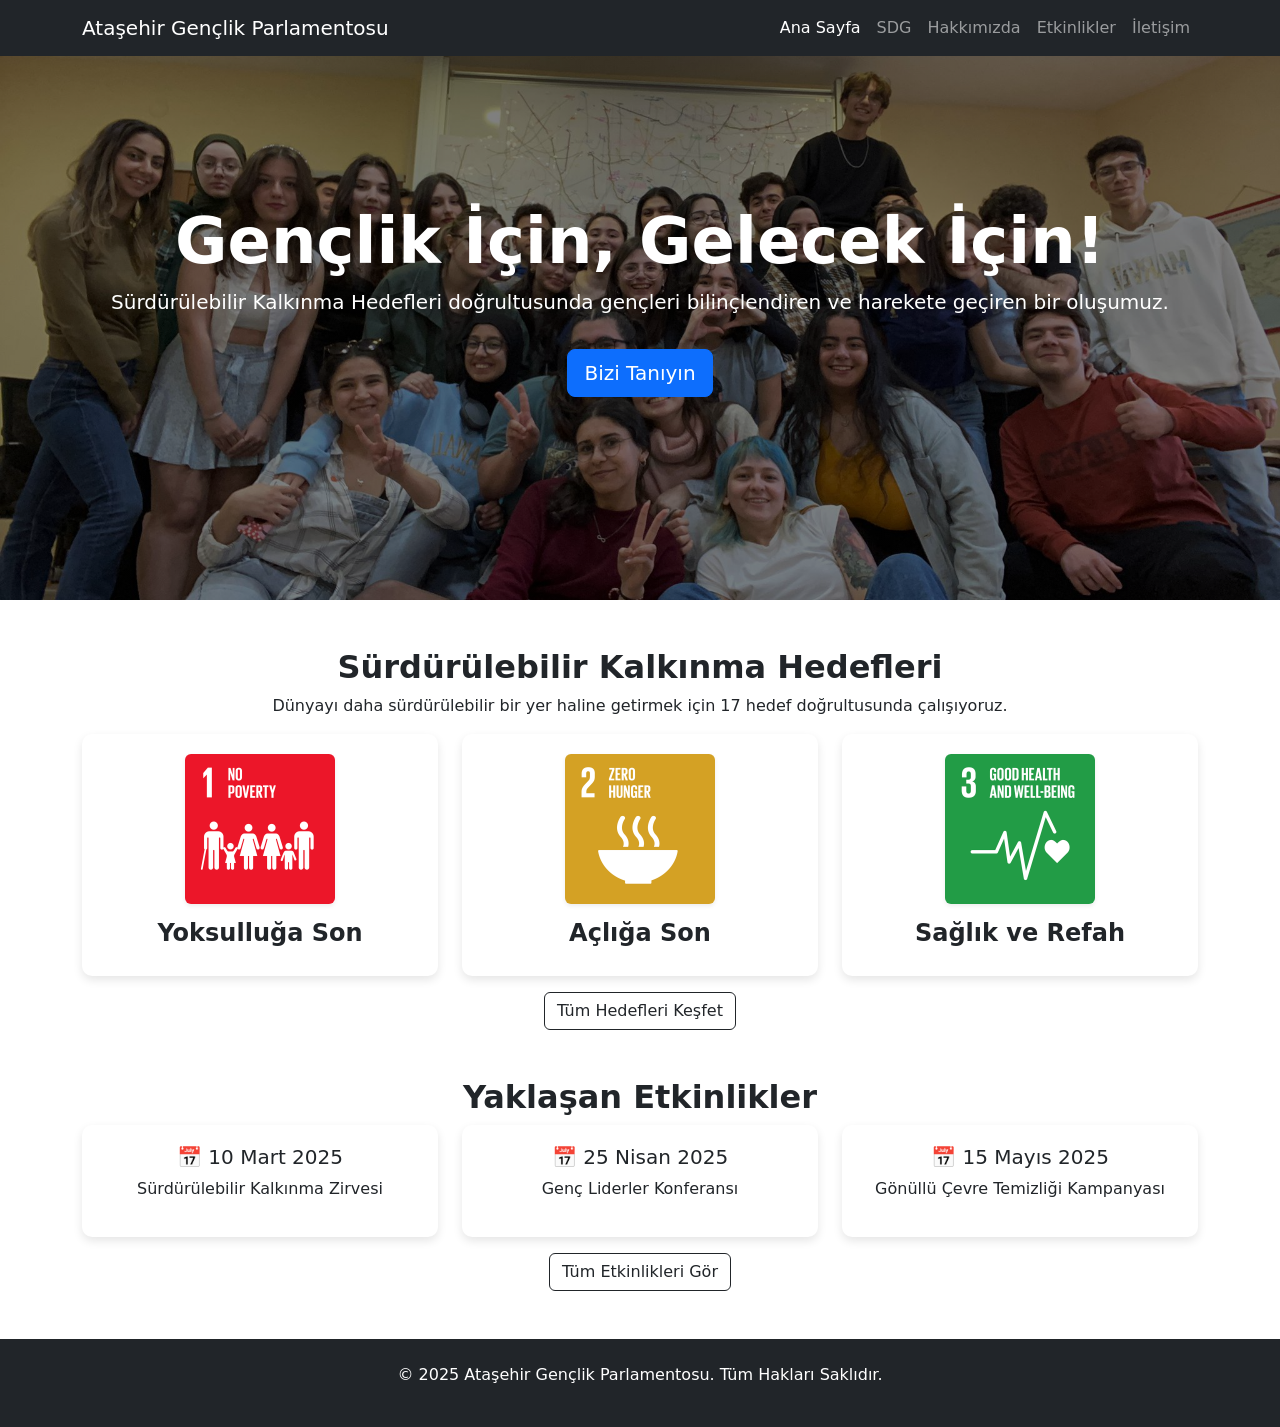
==== index.html @ f74af95c "firs commit" ====
<!DOCTYPE html>
<html lang="tr">
<head>
    <meta charset="UTF-8">
    <meta name="viewport" content="width=device-width, initial-scale=1">
    <title>Ataşehir Gençlik Parlamentosu</title>
    <link rel="stylesheet" href="assets/style.css">
    <link rel="stylesheet" href="https://cdn.jsdelivr.net/npm/bootstrap@5.3.0/dist/css/bootstrap.min.css">
</head>
<body>

<!-- Navbar -->
<nav class="navbar navbar-expand-lg navbar-dark bg-dark fixed-top">
    <div class="container">
        <a class="navbar-brand" href="index.html">Ataşehir Gençlik Parlamentosu</a>
        <button class="navbar-toggler" type="button" data-bs-toggle="collapse" data-bs-target="#navbarNav">
            <span class="navbar-toggler-icon"></span>
        </button>
        <div class="collapse navbar-collapse" id="navbarNav">
            <ul class="navbar-nav ms-auto">
                <li class="nav-item"><a class="nav-link active" href="index.html">Ana Sayfa</a></li>
                <li class="nav-item"><a class="nav-link" href="sdg.html">SDG</a></li>
                <li class="nav-item"><a class="nav-link" href="about.html">Hakkımızda</a></li>
                <li class="nav-item"><a class="nav-link" href="events.html">Etkinlikler</a></li>
                <li class="nav-item"><a class="nav-link" href="contact.html">İletişim</a></li>
            </ul>
        </div>
    </div>
</nav>

<!-- Hero Bölümü -->
<header class="hero d-flex align-items-center justify-content-center text-white text-center">
    <div class="container">
        <h1 class="display-3 fw-bold hero-title">Gençlik İçin, Gelecek İçin!</h1>
        <p class="lead hero-subtitle">Sürdürülebilir Kalkınma Hedefleri doğrultusunda gençleri bilinçlendiren ve harekete geçiren bir oluşumuz.</p>
        <a href="about.html" class="btn btn-lg btn-primary hero-btn mt-3">Bizi Tanıyın</a>
    </div>
</header>

<!-- SDG Bölümü -->
<section class="container mt-5">
    <h2 class="text-center fw-bold">Sürdürülebilir Kalkınma Hedefleri</h2>
    <p class="text-center">Dünyayı daha sürdürülebilir bir yer haline getirmek için 17 hedef doğrultusunda çalışıyoruz.</p>
    <div class="row text-center">
        <div class="col-md-4">
            <div class="sdg-card">
                <img src="assets/sdg/Sustainable_Development_Goal_1.png" class="img-fluid rounded shadow-sm" alt="Hedef 1">
                <h4>Yoksulluğa Son</h4>
            </div>
        </div>
        <div class="col-md-4">
            <div class="sdg-card">
                <img src="assets/sdg/Sustainable_Development_Goal_2.png" class="img-fluid rounded shadow-sm" alt="Hedef 2">
                <h4>Açlığa Son</h4>
            </div>
        </div>
        <div class="col-md-4">
            <div class="sdg-card">
                <img src="assets/sdg/Sustainable_Development_Goal_3.png" class="img-fluid rounded shadow-sm" alt="Hedef 3">
                <h4>Sağlık ve Refah</h4>
            </div>
        </div>
    </div>
    <div class="text-center mt-3">
        <a href="sdg.html" class="btn btn-outline-dark">Tüm Hedefleri Keşfet</a>
    </div>
</section>


<!-- Etkinlikler -->
<section class="container mt-5">
    <h2 class="text-center fw-bold">Yaklaşan Etkinlikler</h2>
    <div class="row">
        <div class="col-md-4">
            <div class="event-card">
                <h5>📅 10 Mart 2025</h5>
                <p>Sürdürülebilir Kalkınma Zirvesi</p>
            </div>
        </div>
        <div class="col-md-4">
            <div class="event-card">
                <h5>📅 25 Nisan 2025</h5>
                <p>Genç Liderler Konferansı</p>
            </div>
        </div>
        <div class="col-md-4">
            <div class="event-card">
                <h5>📅 15 Mayıs 2025</h5>
                <p>Gönüllü Çevre Temizliği Kampanyası</p>
            </div>
        </div>
    </div>
    <div class="text-center mt-3">
        <a href="events.html" class="btn btn-outline-dark">Tüm Etkinlikleri Gör</a>
    </div>
</section>


<!-- Footer -->
<footer class="bg-dark text-white text-center py-4 mt-5">
    <p>© 2025 Ataşehir Gençlik Parlamentosu. Tüm Hakları Saklıdır.</p>
</footer>

<script src="https://cdn.jsdelivr.net/npm/bootstrap@5.3.0/dist/js/bootstrap.bundle.min.js"></script>
</body>
</html>
---- assets/style.css ----
/* Hero Bölümü */
/* Hero Bölümü */
.hero {
    background: linear-gradient(rgba(0, 0, 0, 0.5), rgba(0, 0, 0, 0.5)), 
                url('../assets/hero.jpg') center/cover no-repeat;
    height: 600px;
    display: flex;
    align-items: center;
    justify-content: center;
    text-align: center;
    color: white;
    animation: fadeIn 1.5s ease-in-out;
}

.hero-title {
    font-size: 3.5rem;
    animation: slideUp 1.2s ease-out;
}

.hero-subtitle {
    font-size: 1.5rem;
    opacity: 0;
    animation: fadeIn 2s ease-in-out forwards;
}

.hero-btn {
    font-size: 1.2rem;
    padding: 12px 30px;
    border-radius: 50px;
    transition: all 0.3s ease-in-out;
}

.hero-btn:hover {
    background-color: #0056b3;
    transform: scale(1.1);
}

/* Animasyonlar */
@keyframes fadeIn {
    from { opacity: 0; }
    to { opacity: 1; }
}

@keyframes slideUp {
    from { transform: translateY(50px); opacity: 0; }
    to { transform: translateY(0); opacity: 1; }
}

@media (max-width: 768px) {
    .hero {
        height: 400px;
    }
    .hero-title {
        font-size: 2.5rem;
    }
    .hero-subtitle {
        font-size: 1.2rem;
    }
}

/* SDG Kartları */
.sdg-card {
    background: white;
    padding: 20px;
    border-radius: 10px;
    box-shadow: 0px 4px 10px rgba(0, 0, 0, 0.1);
    transition: transform 0.3s ease-in-out, box-shadow 0.3s ease-in-out;
}

.sdg-card:hover {
    transform: translateY(-5px);
    box-shadow: 0px 8px 20px rgba(0, 0, 0, 0.2);
}

.sdg-card img {
    max-height: 150px;
    object-fit: cover;
}

.sdg-card h4 {
    margin-top: 15px;
    font-weight: bold;
}


/* Kart Görselleri */
.img-fluid {
    max-height: 180px;
    object-fit: cover;
    border-radius: 5px;
}

/* Navbar Fix */
.navbar {
    transition: background-color 0.3s ease-in-out;
}

.navbar.scrolled {
    background-color: rgba(0, 0, 0, 0.85) ;
}

/* Etkinlik Kartları */
.event-card {
    background: white;
    padding: 20px;
    border-radius: 10px;
    box-shadow: 0px 4px 10px rgba(0, 0, 0, 0.1);
    transition: all 0.3s ease-in-out;
    text-align: center;
}

.event-card:hover {
    transform: translateY(-5px);
    box-shadow: 0px 8px 20px rgba(0, 0, 0, 0.2);
}


/* Kart Efekti */
.card {
    transition: transform 0.3s ease-in-out, box-shadow 0.3s ease-in-out;
    border-radius: 8px;
    overflow: hidden;
    box-shadow: 0 4px 8px rgba(0, 0, 0, 0.1);
}

.card:hover {
    transform: translateY(-5px);
    box-shadow: 0 8px 16px rgba(0, 0, 0, 0.2);
}


/* Footer */
footer {
    background-color: #222;
    color: #fff;
    padding: 20px 0;
    text-align: center;
}

footer a {
    color: #f8f9fa;
    text-decoration: none;
}

footer a:hover {
    color: #17a2b8;
}

/* İletişim Başlık Bölümü */
.contact-header {
    background: linear-gradient(rgba(0, 0, 0, 0.5), rgba(0, 0, 0, 0.5)),
    url('../assets/contact/contact-hader.jpg') center/cover no-repeat;
    height: 350px;
    display: flex;
    align-items: center;
    justify-content: center;
    text-align: center;
}

/* Buton Hover Efekti */
.btn-primary:hover {
    background-color: #0056b3;
}

/* Google Maps */
.ratio-16x9 iframe {
    border-radius: 10px;
    border: 2px solid #ddd;
}

.container {
    padding-left: 15px;
    padding-right: 15px;
}

/* Galeri Slider */
.carousel-inner img {
    max-height: 550px;
    object-fit: cover;
}

.carousel-caption {
    background: rgba(0, 0, 0, 0.5);
    padding: 10px;
    border-radius: 10px;
}

.carousel-control-prev-icon,
.carousel-control-next-icon {
    background-color: rgba(0, 0, 0, 0.6);
    border-radius: 50%;
    padding: 10px;
}

.carousel-indicators button {
    background-color: #ffffff;
    width: 10px;
    height: 10px;
    border-radius: 50%;
}
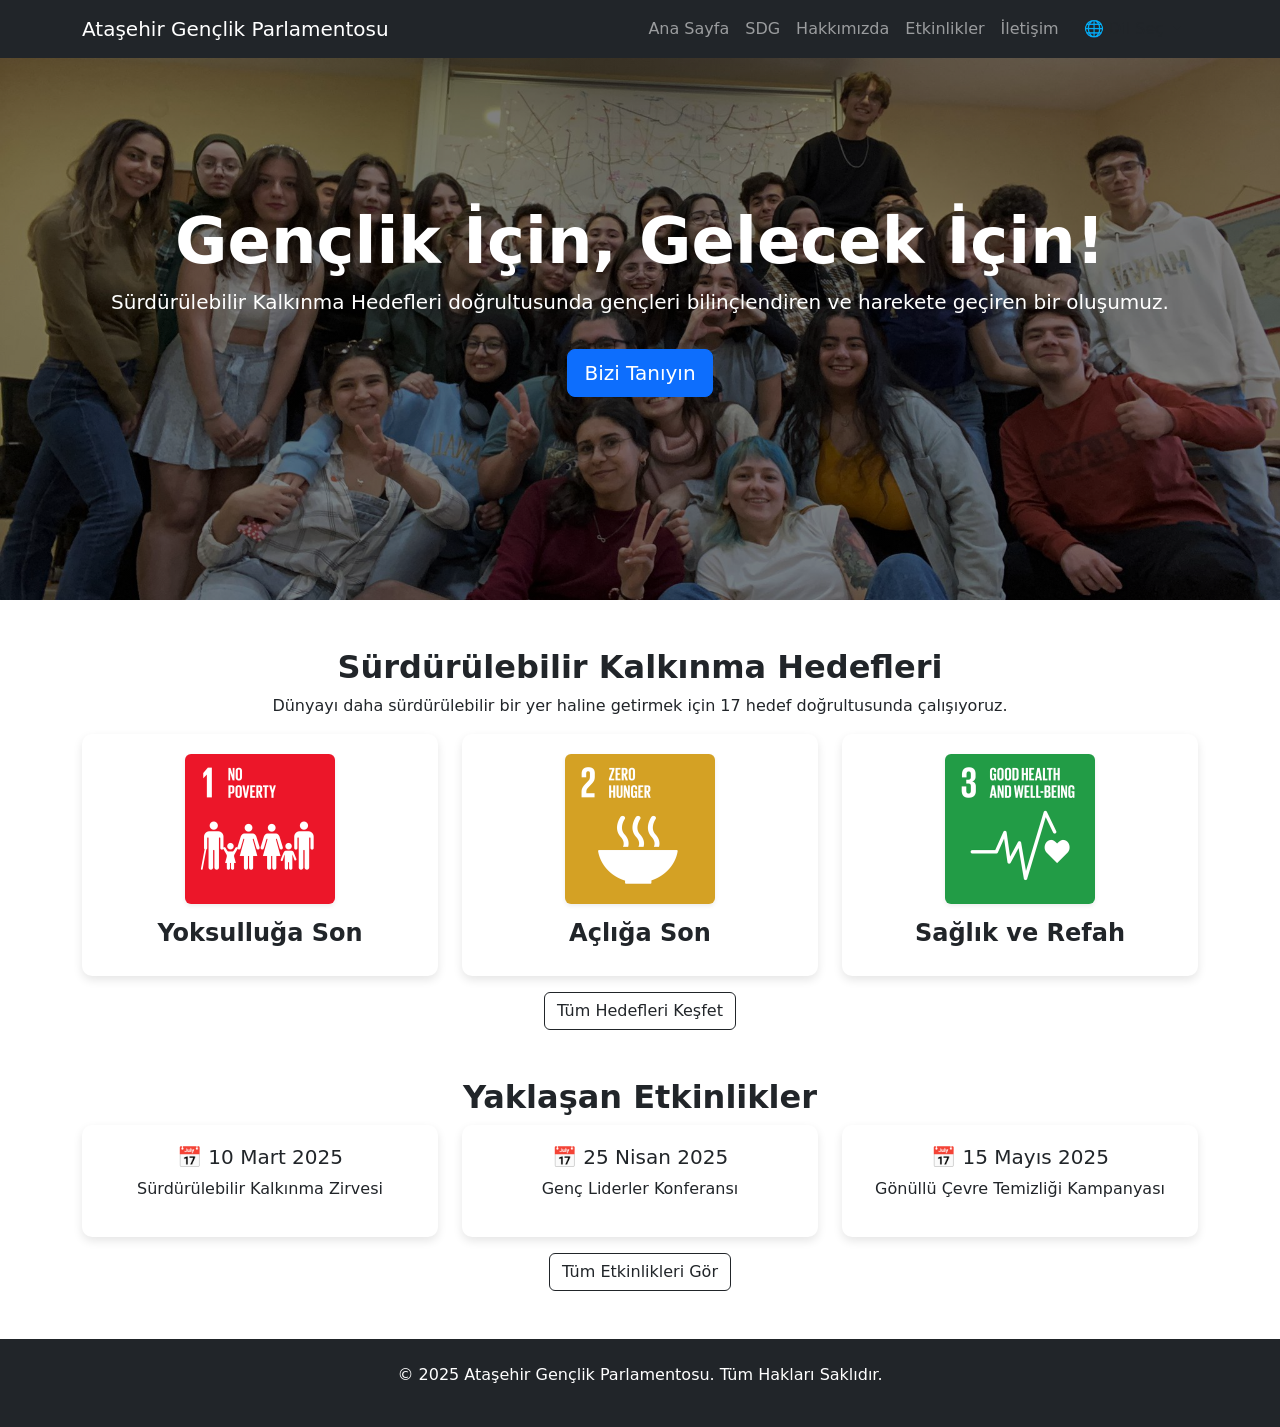
==== commit 50b95346: "header iyileştirmeleri ve dil" ====
--- a/index.html
+++ b/index.html
@@ -1,6 +1,7 @@
 <!DOCTYPE html>
 <html lang="tr">
 <head>
+    <link rel="icon" href="data:,">
     <meta charset="UTF-8">
     <meta name="viewport" content="width=device-width, initial-scale=1">
     <title>Ataşehir Gençlik Parlamentosu</title>
@@ -18,22 +19,46 @@
         </button>
         <div class="collapse navbar-collapse" id="navbarNav">
             <ul class="navbar-nav ms-auto">
-                <li class="nav-item"><a class="nav-link active" href="index.html">Ana Sayfa</a></li>
-                <li class="nav-item"><a class="nav-link" href="sdg.html">SDG</a></li>
-                <li class="nav-item"><a class="nav-link" href="about.html">Hakkımızda</a></li>
-                <li class="nav-item"><a class="nav-link" href="events.html">Etkinlikler</a></li>
-                <li class="nav-item"><a class="nav-link" href="contact.html">İletişim</a></li>
+                <li class="nav-item"><a class="nav-link" id="nav-home" href="index.html"></a></li>
+                <li class="nav-item"><a class="nav-link" id="nav-sdg" href="sdg.html"></a></li>
+                <li class="nav-item"><a class="nav-link" id="nav-about" href="about.html"></a></li>
+                <li class="nav-item"><a class="nav-link" id="nav-events" href="events.html"></a></li>
+                <li class="nav-item"><a class="nav-link" id="nav-contact" href="contact.html"></a></li>
             </ul>
         </div>
+        <div class="dropdown">
+            <button class="btn btn-outline-dark dropdown-toggle px-3 py-2" type="button" id="languageDropdown" data-bs-toggle="dropdown" aria-expanded="false">
+                🌐 Dil Seç
+            </button>
+            <ul class="dropdown-menu dropdown-menu-end">
+                <li>
+                    <a class="dropdown-item d-flex align-items-center gap-2" href="#" data-lang="tr">
+                        <img src="https://flagcdn.com/w40/tr.png" width="20" height="15" alt="Türkçe"> Türkçe
+                    </a>
+                </li>
+                <li>
+                    <a class="dropdown-item d-flex align-items-center gap-2" href="#" data-lang="en">
+                        <img src="https://flagcdn.com/w40/gb.png" width="20" height="15" alt="English"> English
+                    </a>
+                </li>
+                <li>
+                    <a class="dropdown-item d-flex align-items-center gap-2" href="#" data-lang="deu">
+                        <img src="https://flagcdn.com/w40/de.png" width="20" height="15" alt="Deutsch"> Deutsch
+                    </a>
+                </li>
+            </ul>
+        </div>
+        
+
     </div>
 </nav>
 
 <!-- Hero Bölümü -->
 <header class="hero d-flex align-items-center justify-content-center text-white text-center">
     <div class="container">
-        <h1 class="display-3 fw-bold hero-title">Gençlik İçin, Gelecek İçin!</h1>
-        <p class="lead hero-subtitle">Sürdürülebilir Kalkınma Hedefleri doğrultusunda gençleri bilinçlendiren ve harekete geçiren bir oluşumuz.</p>
-        <a href="about.html" class="btn btn-lg btn-primary hero-btn mt-3">Bizi Tanıyın</a>
+        <h1 class="display-3 fw-bold hero-title" id="hero-title">Gençlik İçin, Gelecek İçin!</h1>
+        <p class="lead hero-subtitle" id="hero-subtitle">Sürdürülebilir Kalkınma Hedefleri doğrultusunda gençleri bilinçlendiren ve harekete geçiren bir oluşumuz.</p>
+        <a href="about.html" class="btn btn-lg btn-primary hero-btn mt-3" id="hero-button">Bizi Tanıyın</a>
     </div>
 </header>
 
@@ -98,9 +123,10 @@
 
 <!-- Footer -->
 <footer class="bg-dark text-white text-center py-4 mt-5">
-    <p>© 2025 Ataşehir Gençlik Parlamentosu. Tüm Hakları Saklıdır.</p>
+    <p id="footer-rights">© 2025 Ataşehir Gençlik Parlamentosu. Tüm Hakları Saklıdır.</p>
 </footer>
 
 <script src="https://cdn.jsdelivr.net/npm/bootstrap@5.3.0/dist/js/bootstrap.bundle.min.js"></script>
+<script src="assets/lang/lang.js"></script>
 </body>
 </html>
--- a/assets/style.css
+++ b/assets/style.css
@@ -157,6 +157,26 @@
     text-align: center;
 }
 
+.sdg-header {
+    background: linear-gradient(rgba(0, 0, 0, 0.5), rgba(0, 0, 0, 0.5)),
+    url('../assets/sdg/sdg-bg.png') center/cover no-repeat;
+    height: 350px;
+    display: flex;
+    align-items: center;
+    justify-content: center;
+    text-align: center;
+}
+
+.events-header {
+    background: linear-gradient(rgba(0, 0, 0, 0.5), rgba(0, 0, 0, 0.5)),
+    url('../assets/about/about-2.jpg') center/cover no-repeat;
+    height: 350px;
+    display: flex;
+    align-items: center;
+    justify-content: center;
+    text-align: center;
+}
+
 /* Buton Hover Efekti */
 .btn-primary:hover {
     background-color: #0056b3;
@@ -198,3 +218,74 @@
     height: 10px;
     border-radius: 50%;
 }
+
+/* Sosyal Medya Butonları */
+.btn-outline-dark {
+    display: inline-flex;
+    align-items: center;
+    gap: 5px;
+    font-size: 14px;
+    font-weight: bold;
+    transition: all 0.3s ease-in-out;
+}
+
+.btn-outline-dark:hover {
+    background-color: #0056b3;
+    color: white;
+    transform: scale(1.05);
+}
+
+/* Yaklaşan Etkinlik Kartları */
+.event-card {
+    background: white;
+    padding: 20px;
+    border-radius: 10px;
+    box-shadow: 0px 4px 10px rgba(0, 0, 0, 0.1);
+    transition: all 0.3s ease-in-out;
+    text-align: center;
+}
+
+.event-card:hover {
+    transform: translateY(-5px);
+    box-shadow: 0px 8px 20px rgba(0, 0, 0, 0.2);
+}
+
+/* Geçmiş Etkinlik Kartları */
+.past-event-card {
+    background: white;
+    border-radius: 10px;
+    overflow: hidden;
+    box-shadow: 0px 4px 10px rgba(0, 0, 0, 0.1);
+    transition: all 0.3s ease-in-out;
+    margin-bottom: 20px;
+}
+
+.past-event-card img {
+    width: 100%;
+    height: 200px;
+    object-fit: cover;
+    border-top-left-radius: 10px;
+    border-top-right-radius: 10px;
+}
+
+.past-event-info {
+    padding: 15px;
+    text-align: center;
+}
+
+.past-event-info h5 {
+    font-size: 18px;
+    font-weight: bold;
+}
+
+.past-event-info p {
+    font-size: 14px;
+    color: #555;
+}
+
+/* Hover Efekti */
+.past-event-card:hover {
+    transform: scale(1.03);
+    box-shadow: 0px 8px 20px rgba(0, 0, 0, 0.2);
+}
+
